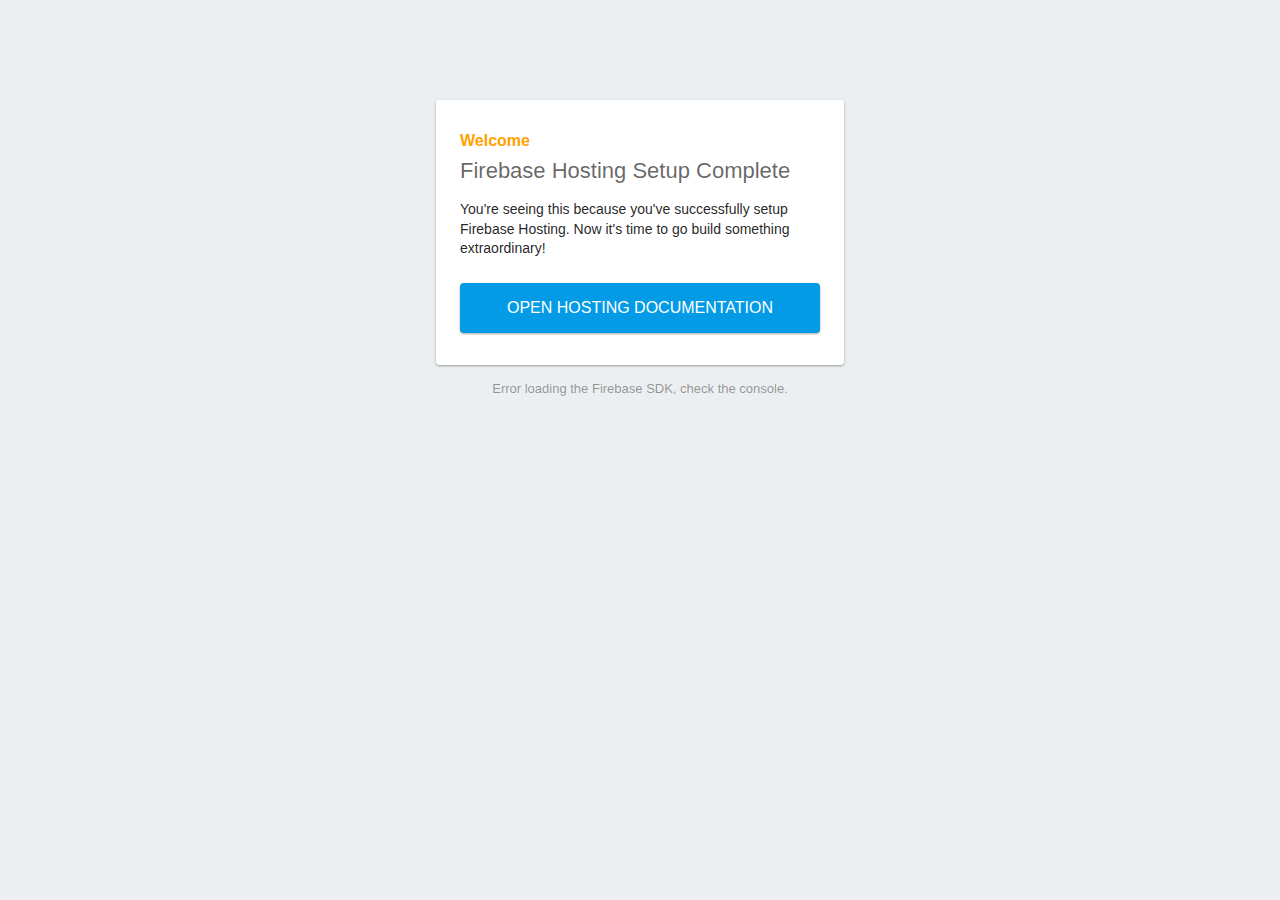
==== public/index.html @ 6d35cd08 "Adding Firebase Data" ====
<!DOCTYPE html>
<html>
  <head>
    <meta charset="utf-8">
    <meta name="viewport" content="width=device-width, initial-scale=1">
    <title>Welcome to Firebase Hosting</title>

    <!-- update the version number as needed -->
    <script defer src="/__/firebase/10.5.0/firebase-app-compat.js"></script>
    <!-- include only the Firebase features as you need -->
    <script defer src="/__/firebase/10.5.0/firebase-auth-compat.js"></script>
    <script defer src="/__/firebase/10.5.0/firebase-database-compat.js"></script>
    <script defer src="/__/firebase/10.5.0/firebase-firestore-compat.js"></script>
    <script defer src="/__/firebase/10.5.0/firebase-functions-compat.js"></script>
    <script defer src="/__/firebase/10.5.0/firebase-messaging-compat.js"></script>
    <script defer src="/__/firebase/10.5.0/firebase-storage-compat.js"></script>
    <script defer src="/__/firebase/10.5.0/firebase-analytics-compat.js"></script>
    <script defer src="/__/firebase/10.5.0/firebase-remote-config-compat.js"></script>
    <script defer src="/__/firebase/10.5.0/firebase-performance-compat.js"></script>
    <!-- 
      initialize the SDK after all desired features are loaded, set useEmulator to false
      to avoid connecting the SDK to running emulators.
    -->
    <script defer src="/__/firebase/init.js?useEmulator=true"></script>

    <style media="screen">
      body { background: #ECEFF1; color: rgba(0,0,0,0.87); font-family: Roboto, Helvetica, Arial, sans-serif; margin: 0; padding: 0; }
      #message { background: white; max-width: 360px; margin: 100px auto 16px; padding: 32px 24px; border-radius: 3px; }
      #message h2 { color: #ffa100; font-weight: bold; font-size: 16px; margin: 0 0 8px; }
      #message h1 { font-size: 22px; font-weight: 300; color: rgba(0,0,0,0.6); margin: 0 0 16px;}
      #message p { line-height: 140%; margin: 16px 0 24px; font-size: 14px; }
      #message a { display: block; text-align: center; background: #039be5; text-transform: uppercase; text-decoration: none; color: white; padding: 16px; border-radius: 4px; }
      #message, #message a { box-shadow: 0 1px 3px rgba(0,0,0,0.12), 0 1px 2px rgba(0,0,0,0.24); }
      #load { color: rgba(0,0,0,0.4); text-align: center; font-size: 13px; }
      @media (max-width: 600px) {
        body, #message { margin-top: 0; background: white; box-shadow: none; }
        body { border-top: 16px solid #ffa100; }
      }
    </style>
  </head>
  <body>
    <div id="message">
      <h2>Welcome</h2>
      <h1>Firebase Hosting Setup Complete</h1>
      <p>You're seeing this because you've successfully setup Firebase Hosting. Now it's time to go build something extraordinary!</p>
      <a target="_blank" href="https://firebase.google.com/docs/hosting/">Open Hosting Documentation</a>
    </div>
    <p id="load">Firebase SDK Loading&hellip;</p>

    <script>
      document.addEventListener('DOMContentLoaded', function() {
        const loadEl = document.querySelector('#load');
        // // 🔥🔥🔥🔥🔥🔥🔥🔥🔥🔥🔥🔥🔥🔥🔥🔥🔥🔥🔥🔥🔥🔥🔥🔥🔥🔥🔥🔥🔥🔥🔥
        // // The Firebase SDK is initialized and available here!
        //
        // firebase.auth().onAuthStateChanged(user => { });
        // firebase.database().ref('/path/to/ref').on('value', snapshot => { });
        // firebase.firestore().doc('/foo/bar').get().then(() => { });
        // firebase.functions().httpsCallable('yourFunction')().then(() => { });
        // firebase.messaging().requestPermission().then(() => { });
        // firebase.storage().ref('/path/to/ref').getDownloadURL().then(() => { });
        // firebase.analytics(); // call to activate
        // firebase.analytics().logEvent('tutorial_completed');
        // firebase.performance(); // call to activate
        //
        // // 🔥🔥🔥🔥🔥🔥🔥🔥🔥🔥🔥🔥🔥🔥🔥🔥🔥🔥🔥🔥🔥🔥🔥🔥🔥🔥🔥🔥🔥🔥🔥

        try {
          let app = firebase.app();
          let features = [
            'auth', 
            'database', 
            'firestore',
            'functions',
            'messaging', 
            'storage', 
            'analytics', 
            'remoteConfig',
            'performance',
          ].filter(feature => typeof app[feature] === 'function');
          loadEl.textContent = `Firebase SDK loaded with ${features.join(', ')}`;
        } catch (e) {
          console.error(e);
          loadEl.textContent = 'Error loading the Firebase SDK, check the console.';
        }
      });
    </script>
  </body>
</html>
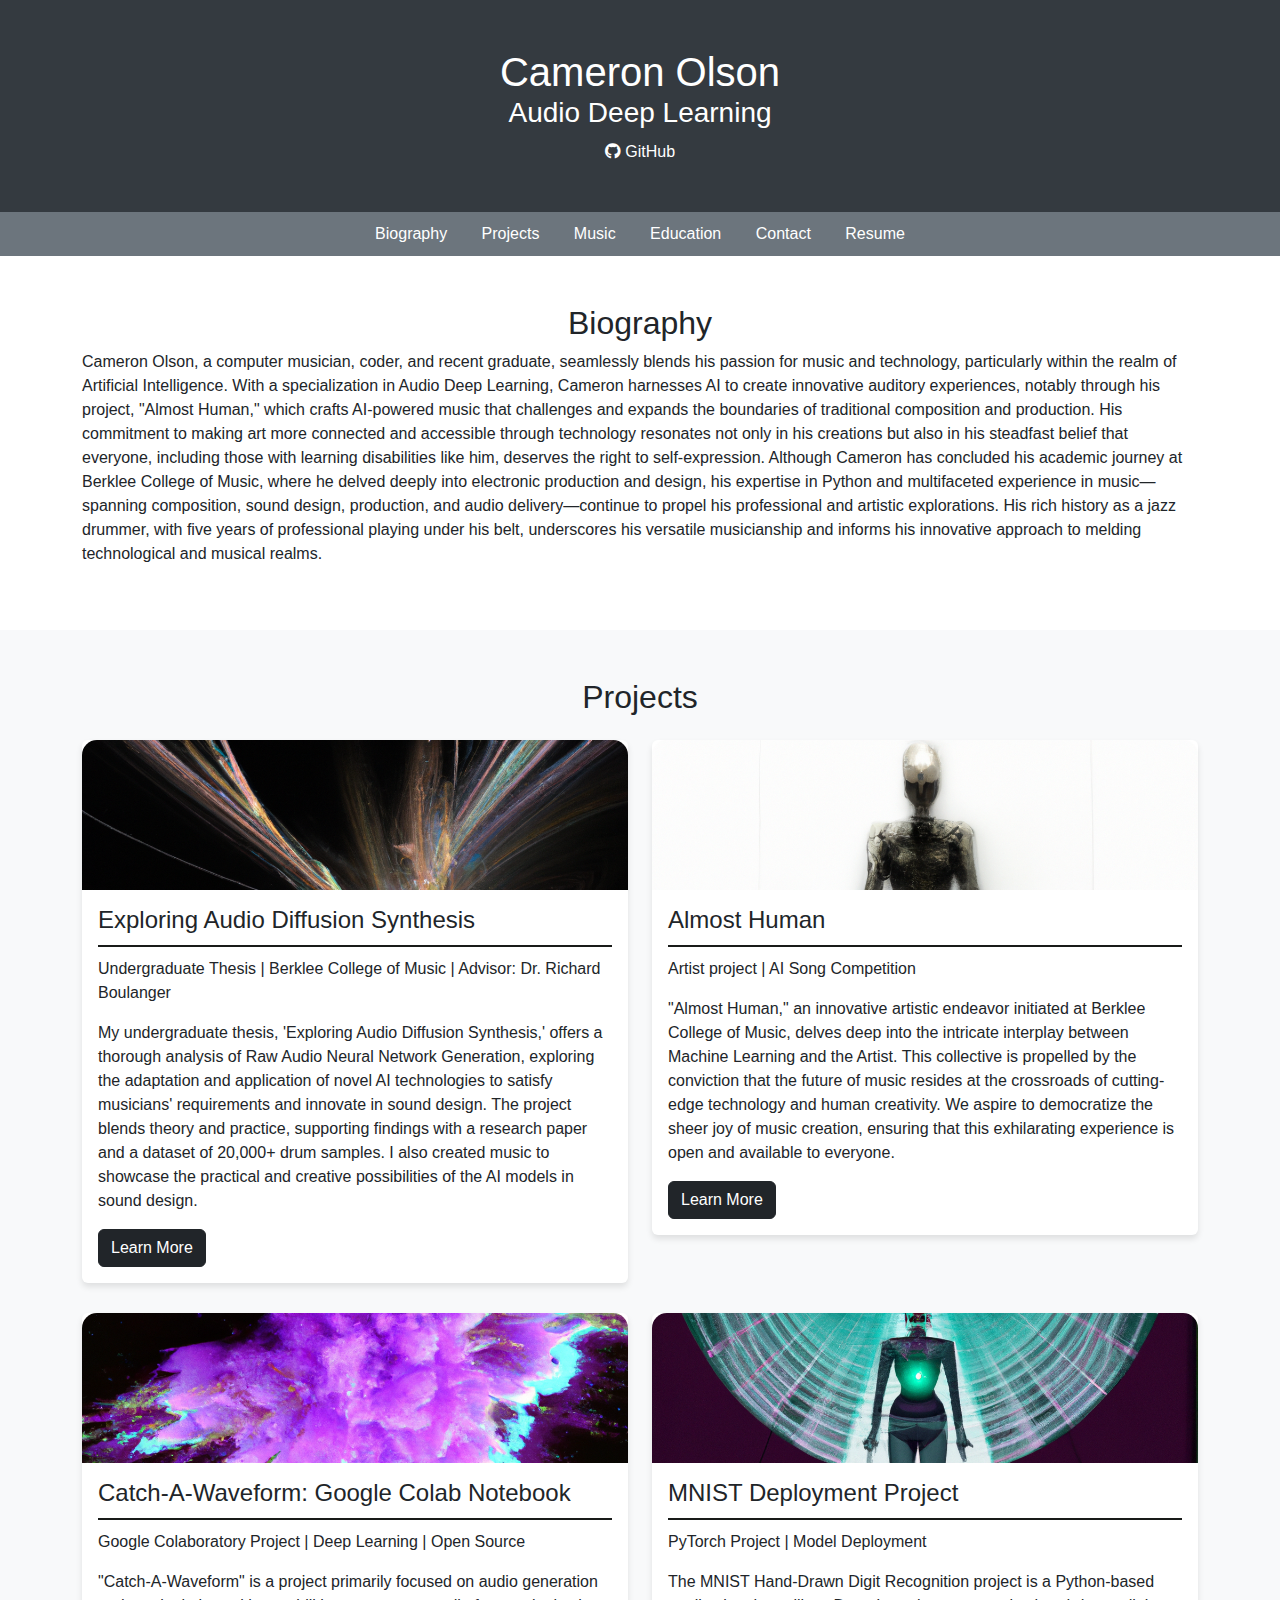
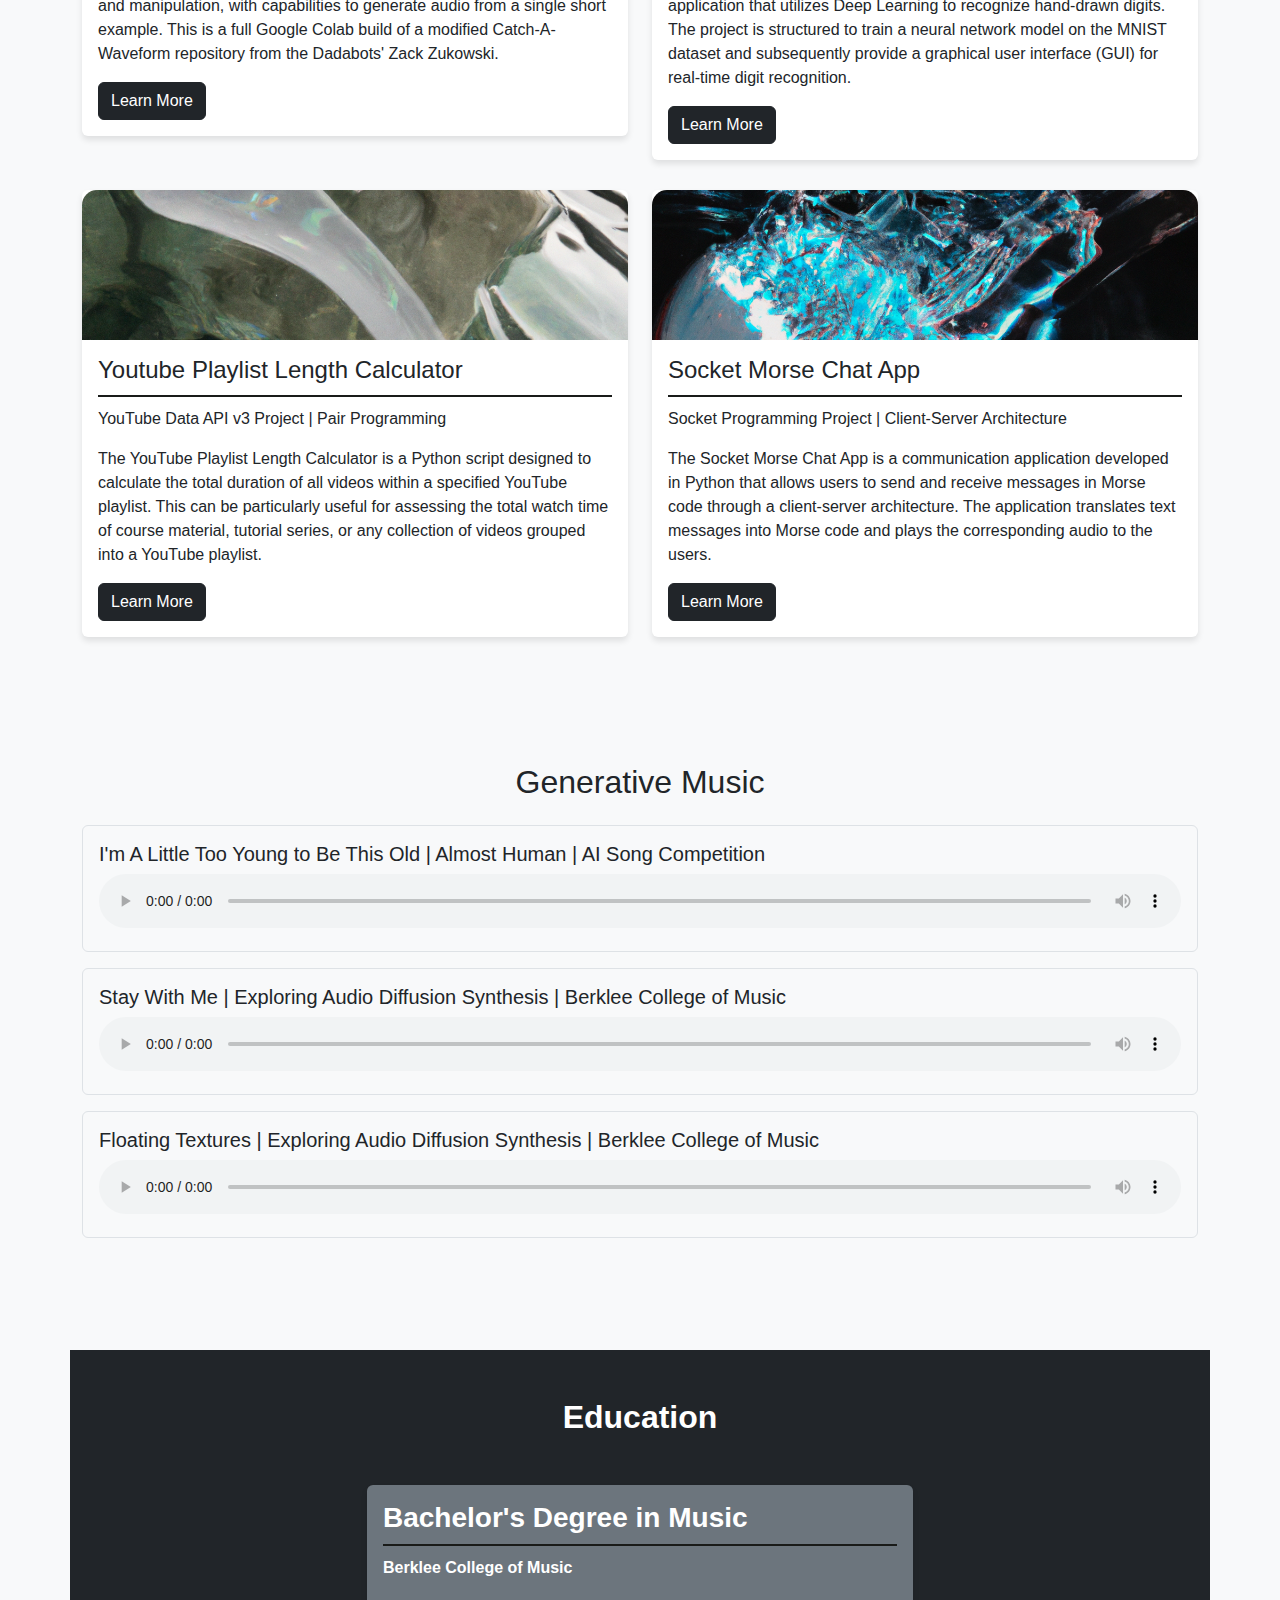
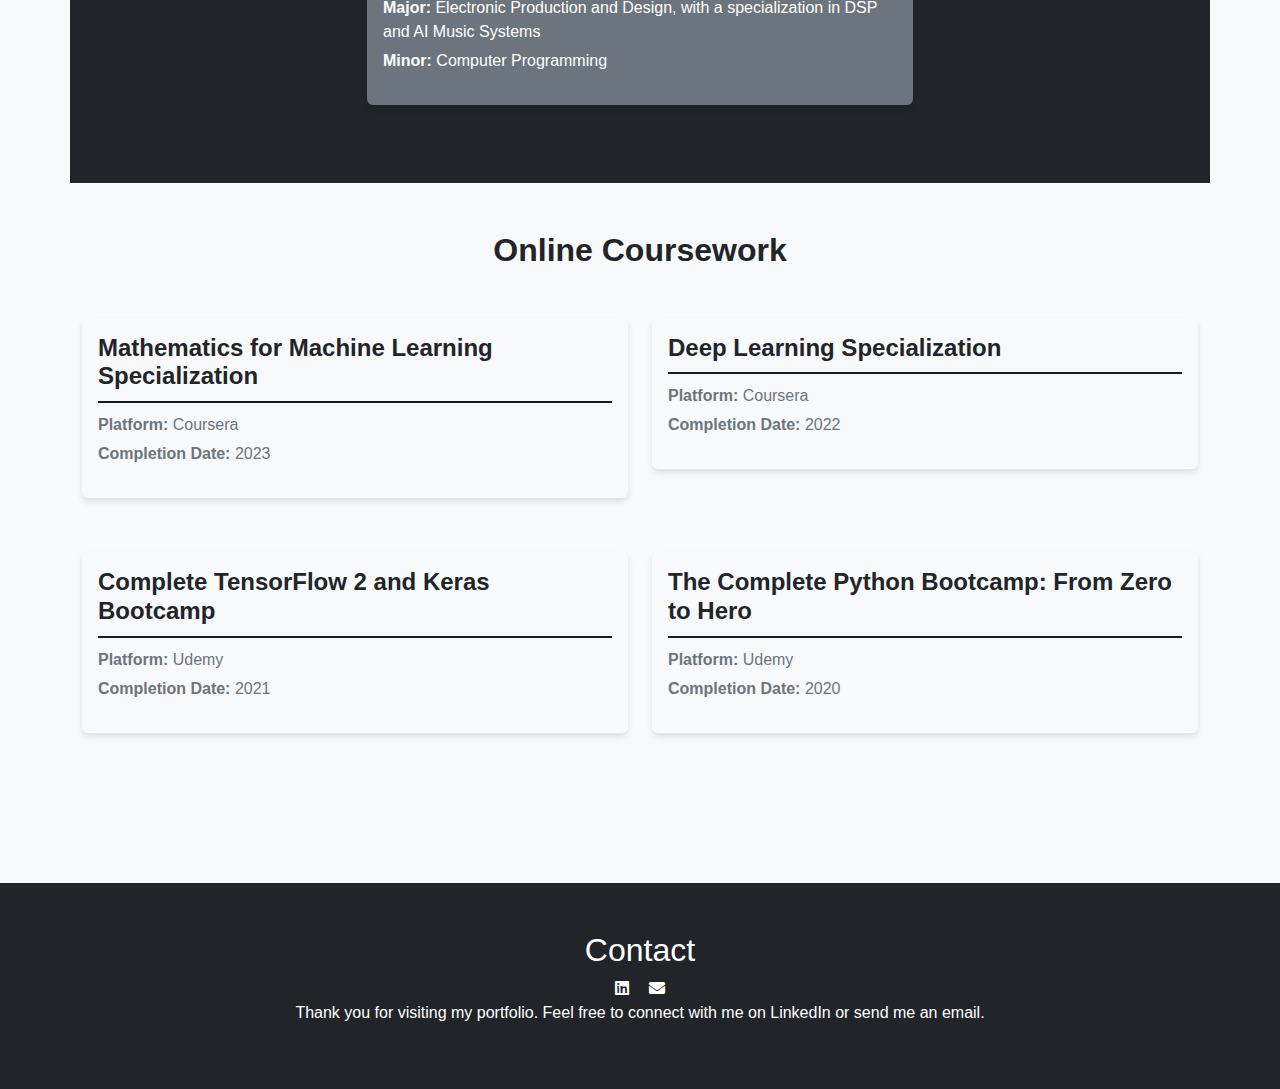
==== commit e01a1f8f: "Deploy" ====
--- a/public/index.html
+++ b/public/index.html
@@ -1,89 +1,1171 @@
 <!DOCTYPE html>
-<html>
+<html lang="en">
   <head>
-    <meta charset="utf-8">
-    <meta name="viewport" content="width=device-width, initial-scale=1">
-    <title>Welcome to Firebase Hosting</title>
-
-    <!-- update the version number as needed -->
-    <script defer src="/__/firebase/10.5.0/firebase-app-compat.js"></script>
-    <!-- include only the Firebase features as you need -->
-    <script defer src="/__/firebase/10.5.0/firebase-auth-compat.js"></script>
-    <script defer src="/__/firebase/10.5.0/firebase-database-compat.js"></script>
-    <script defer src="/__/firebase/10.5.0/firebase-firestore-compat.js"></script>
-    <script defer src="/__/firebase/10.5.0/firebase-functions-compat.js"></script>
-    <script defer src="/__/firebase/10.5.0/firebase-messaging-compat.js"></script>
-    <script defer src="/__/firebase/10.5.0/firebase-storage-compat.js"></script>
-    <script defer src="/__/firebase/10.5.0/firebase-analytics-compat.js"></script>
-    <script defer src="/__/firebase/10.5.0/firebase-remote-config-compat.js"></script>
-    <script defer src="/__/firebase/10.5.0/firebase-performance-compat.js"></script>
-    <!-- 
-      initialize the SDK after all desired features are loaded, set useEmulator to false
-      to avoid connecting the SDK to running emulators.
-    -->
-    <script defer src="/__/firebase/init.js?useEmulator=true"></script>
-
-    <style media="screen">
-      body { background: #ECEFF1; color: rgba(0,0,0,0.87); font-family: Roboto, Helvetica, Arial, sans-serif; margin: 0; padding: 0; }
-      #message { background: white; max-width: 360px; margin: 100px auto 16px; padding: 32px 24px; border-radius: 3px; }
-      #message h2 { color: #ffa100; font-weight: bold; font-size: 16px; margin: 0 0 8px; }
-      #message h1 { font-size: 22px; font-weight: 300; color: rgba(0,0,0,0.6); margin: 0 0 16px;}
-      #message p { line-height: 140%; margin: 16px 0 24px; font-size: 14px; }
-      #message a { display: block; text-align: center; background: #039be5; text-transform: uppercase; text-decoration: none; color: white; padding: 16px; border-radius: 4px; }
-      #message, #message a { box-shadow: 0 1px 3px rgba(0,0,0,0.12), 0 1px 2px rgba(0,0,0,0.24); }
-      #load { color: rgba(0,0,0,0.4); text-align: center; font-size: 13px; }
-      @media (max-width: 600px) {
-        body, #message { margin-top: 0; background: white; box-shadow: none; }
-        body { border-top: 16px solid #ffa100; }
-      }
-    </style>
+    <meta charset="UTF-8" />
+    <meta name="viewport" content="width=device-width, initial-scale=1.0" />
+    <link
+      href="https://cdn.jsdelivr.net/npm/bootstrap@5.3.0-alpha1/dist/css/bootstrap.min.css"
+      rel="stylesheet"
+    />
+    <link
+      rel="stylesheet"
+      href="https://cdnjs.cloudflare.com/ajax/libs/font-awesome/5.15.1/css/all.min.css"
+    />
+    <title>Cameron Olson | Portfolio</title>
+    <link rel="icon" href="images/ICON2.png" type="image/png" />
+    <link rel="stylesheet" href="styles.css" />
   </head>
   <body>
-    <div id="message">
-      <h2>Welcome</h2>
-      <h1>Firebase Hosting Setup Complete</h1>
-      <p>You're seeing this because you've successfully setup Firebase Hosting. Now it's time to go build something extraordinary!</p>
-      <a target="_blank" href="https://firebase.google.com/docs/hosting/">Open Hosting Documentation</a>
+    <!-- Main Header -->
+    <header class="p-5 text-white text-center">
+      <h1>Cameron Olson</h1>
+      <h3>Audio Deep Learning</h3>
+      <a
+        href="https://github.com/cmsolson75"
+        target="_blank"
+        class="text-white"
+      >
+        <i class="fab fa-github"></i> GitHub
+      </a>
+    </header>
+    <!-- Nav Bar -->
+    <nav class="text-center">
+      <a href="#biography">Biography</a>
+      <a href="#projects">Projects</a>
+      <a href="#music">Music</a>
+      <a href="#education">Education</a>
+      <a href="#contact">Contact</a>
+      <a
+        href="documents/Cameron_Olson_Resume.pdf"
+        download="cameron_olson_resume"
+        target="_blank"
+        >Resume</a
+      >
+    </nav>
+    <!-- Bio Section -->
+    <section class="p-5" id="biography">
+      <div class="container">
+        <h2 class="text-center">Biography</h2>
+        <p>
+          Cameron Olson, a computer musician, coder, and recent graduate,
+          seamlessly blends his passion for music and technology, particularly
+          within the realm of Artificial Intelligence. With a specialization in
+          Audio Deep Learning, Cameron harnesses AI to create innovative
+          auditory experiences, notably through his project, "Almost Human,"
+          which crafts AI-powered music that challenges and expands the
+          boundaries of traditional composition and production. His commitment
+          to making art more connected and accessible through technology
+          resonates not only in his creations but also in his steadfast belief
+          that everyone, including those with learning disabilities like him,
+          deserves the right to self-expression. Although Cameron has concluded
+          his academic journey at Berklee College of Music, where he delved
+          deeply into electronic production and design, his expertise in Python
+          and multifaceted experience in music—spanning composition, sound
+          design, production, and audio delivery—continue to propel his
+          professional and artistic explorations. His rich history as a jazz
+          drummer, with five years of professional playing under his belt,
+          underscores his versatile musicianship and informs his innovative
+          approach to melding technological and musical realms.
+        </p>
+      </div>
+    </section>
+    <!-- Project Cards -->
+    <section class="p-5 bg-light" id="projects">
+      <div class="container">
+        <h2 class="text-center mb-4">Projects</h2>
+        <div class="row">
+          <!-- Exploring Audio Diffusion Synthesis Card -->
+          <article class="col-md-6">
+            <div class="card">
+              <!-- Image -->
+              <div
+                class="project-image"
+                style="background-image: url('images/Life.png')"
+              ></div>
+              <!-- Card Body -->
+              <div class="card-body">
+                <!-- Title -->
+                <h4>Exploring Audio Diffusion Synthesis</h4>
+                <!-- Project Subscript -->
+                <p>
+                  Undergraduate Thesis | Berklee College of Music | Advisor: Dr.
+                  Richard Boulanger
+                </p>
+                <!-- Card Text -->
+                <p>
+                  My undergraduate thesis, 'Exploring Audio Diffusion
+                  Synthesis,' offers a thorough analysis of Raw Audio Neural
+                  Network Generation, exploring the adaptation and application
+                  of novel AI technologies to satisfy musicians' requirements
+                  and innovate in sound design. The project blends theory and
+                  practice, supporting findings with a research paper and a
+                  dataset of 20,000+ drum samples. I also created music to
+                  showcase the practical and creative possibilities of the AI
+                  models in sound design.
+                </p>
+                <!-- Button to trigger modal -->
+                <button
+                  type="button"
+                  class="btn btn-dark"
+                  data-bs-toggle="modal"
+                  data-bs-target="#project1Modal"
+                >
+                  Learn More
+                </button>
+              </div>
+            </div>
+          </article>
+
+          <!-- Almost Human Card -->
+          <article class="col-md-6">
+            <div class="card">
+              <!-- Image -->
+              <div
+                class="project-image"
+                style="background-image: url('images/HANAUMAM.png')"
+              ></div>
+              <!-- Card Body -->
+              <div class="card-body">
+                <!-- Title -->
+                <h4>Almost Human</h4>
+                <!-- Project Subscript -->
+                <p>Artist project | AI Song Competition</p>
+                <!-- Card Text -->
+                <p>
+                  "Almost Human," an innovative artistic endeavor initiated at
+                  Berklee College of Music, delves deep into the intricate
+                  interplay between Machine Learning and the Artist. This
+                  collective is propelled by the conviction that the future of
+                  music resides at the crossroads of cutting-edge technology and
+                  human creativity. We aspire to democratize the sheer joy of
+                  music creation, ensuring that this exhilarating experience is
+                  open and available to everyone.
+                </p>
+                <!-- Button trigger modal -->
+                <button
+                  type="button"
+                  class="btn btn-dark"
+                  data-bs-toggle="modal"
+                  data-bs-target="#project2Modal"
+                >
+                  Learn More
+                </button>
+              </div>
+            </div>
+          </article>
+
+          <!-- Catch-A-Waveform Card -->
+          <article class="col-md-6">
+            <div class="card">
+              <!-- Image -->
+              <div
+                class="project-image"
+                style="background-image: url('images/Creation.png')"
+              ></div>
+              <!-- Card Body -->
+              <div class="card-body">
+                <!-- Title -->
+                <h4>Catch-A-Waveform: Google Colab Notebook</h4>
+                <!-- Project Subscript -->
+                <p>Google Colaboratory Project | Deep Learning | Open Source</p>
+                <!-- Card Text -->
+                <p>
+                  "Catch-A-Waveform" is a project primarily focused on audio
+                  generation and manipulation, with capabilities to generate
+                  audio from a single short example. This is a full Google Colab
+                  build of a modified Catch-A-Waveform repository from the
+                  Dadabots' Zack Zukowski.
+                </p>
+                <!-- Button trigger modal -->
+                <button
+                  type="button"
+                  class="btn btn-dark"
+                  data-bs-toggle="modal"
+                  data-bs-target="#project3Modal"
+                >
+                  Learn More
+                </button>
+              </div>
+            </div>
+          </article>
+
+          <!-- MNIST Card -->
+          <article class="col-md-6">
+            <div class="card">
+              <!-- Image -->
+              <div
+                class="project-image"
+                style="background-image: url('images/IntoTheVoid.png')"
+              ></div>
+              <!-- Card Body -->
+              <div class="card-body">
+                <!-- Title -->
+                <h4>MNIST Deployment Project</h4>
+                <!-- Project Subscript -->
+                <p>PyTorch Project | Model Deployment</p>
+                <!-- Card Text -->
+                <p>
+                  The MNIST Hand-Drawn Digit Recognition project is a
+                  Python-based application that utilizes Deep Learning to
+                  recognize hand-drawn digits. The project is structured to
+                  train a neural network model on the MNIST dataset and
+                  subsequently provide a graphical user interface (GUI) for
+                  real-time digit recognition.
+                </p>
+                <!-- Button to trigger modal -->
+                <button
+                  type="button"
+                  class="btn btn-dark"
+                  data-bs-toggle="modal"
+                  data-bs-target="#project4Modal"
+                >
+                  Learn More
+                </button>
+              </div>
+            </div>
+          </article>
+
+          <!-- Youtube Playlist Card -->
+          <article class="col-md-6">
+            <div class="card">
+              <!-- Image -->
+              <div
+                class="project-image"
+                style="background-image: url('images/BreakFree.png')"
+              ></div>
+              <!-- Card Body -->
+              <div class="card-body">
+                <!-- Title -->
+                <h4>Youtube Playlist Length Calculator</h4>
+                <!-- Project Subtext -->
+                <p>YouTube Data API v3 Project | Pair Programming</p>
+                <!-- Card Text -->
+                <p>
+                  The YouTube Playlist Length Calculator is a Python script
+                  designed to calculate the total duration of all videos within
+                  a specified YouTube playlist. This can be particularly useful
+                  for assessing the total watch time of course material,
+                  tutorial series, or any collection of videos grouped into a
+                  YouTube playlist.
+                </p>
+                <!-- Button to trigger modal -->
+                <button
+                  type="button"
+                  class="btn btn-dark"
+                  data-bs-toggle="modal"
+                  data-bs-target="#project5Modal"
+                >
+                  Learn More
+                </button>
+              </div>
+            </div>
+          </article>
+
+          <!-- Socket Morse Chat Card -->
+          <article class="col-md-6">
+            <div class="card">
+              <!-- Image -->
+              <div
+                class="project-image"
+                style="background-image: url('images/Reality.png')"
+              ></div>
+              <!-- Card Body -->
+              <div class="card-body">
+                <!-- Title -->
+                <h4>Socket Morse Chat App</h4>
+                <!-- Project Subscript -->
+                <p>Socket Programming Project | Client-Server Architecture</p>
+                <!-- Card Text -->
+                <p>
+                  The Socket Morse Chat App is a communication application
+                  developed in Python that allows users to send and receive
+                  messages in Morse code through a client-server architecture.
+                  The application translates text messages into Morse code and
+                  plays the corresponding audio to the users.
+                </p>
+                <!-- Button to trigger modal -->
+                <button
+                  type="button"
+                  class="btn btn-dark"
+                  data-bs-toggle="modal"
+                  data-bs-target="#project6Modal"
+                >
+                  Learn More
+                </button>
+              </div>
+            </div>
+          </article>
+        </div>
+      </div>
+    </section>
+
+    <!-- Modal for Exploring Audio Diffusion Synthesis -->
+    <div
+      class="modal fade"
+      id="project1Modal"
+      tabindex="-1"
+      aria-labelledby="project1ModalLabel"
+      aria-hidden="true"
+    >
+      <div class="modal-dialog">
+        <div class="modal-content">
+          <div class="modal-header">
+            <!-- Title -->
+            <h5 class="modal-title" id="project1ModalLabel">
+              Exploration of Audio Diffusion Synthesis
+            </h5>
+            <!-- Close Button -->
+            <button
+              type="button"
+              class="btn-close"
+              data-bs-dismiss="modal"
+              aria-label="Close"
+            ></button>
+          </div>
+          <!-- Modal Body -->
+          <div class="modal-body">
+            <!-- Overview Section -->
+            <h5>Overview</h5>
+            <p>
+              My undergraduate thesis, 'Exploring Audio Diffusion Synthesis,'
+              offers a thorough analysis of Raw Audio Neural Network Generation,
+              exploring the adaptation and application of novel AI technologies
+              to satisfy musicians' requirements and innovate in sound design.
+              The project blends theory and practice, supporting findings with a
+              research paper and a dataset of 20,000+ drum samples. I also
+              created music to showcase the practical and creative possibilities
+              of the AI models in sound design.
+            </p>
+            <!-- Key Points Section -->
+            <h5>Key Points</h5>
+            <ul>
+              <li>
+                <strong>Dataset Assembly:</strong> Compiled a robust dataset of
+                20,000+ drum samples, ensuring a comprehensive basis for
+                subsequent neural network training and experimental validation.
+              </li>
+              <li>
+                <strong>AI Model Development and Application:</strong>
+                Engineered and trained AI models in the domain of Audio
+                Diffusion Synthesis, utilizing them to generate music and
+                exemplify their pragmatic and innovative applications in sound
+                design.
+              </li>
+              <li>
+                <strong>Research Synthesis:</strong> Conducted rigorous research
+                into Raw Audio Neural Network Generation, culminating in a
+                scholarly research paper that encapsulates the findings and
+                theoretical underpinnings of the explored technologies.
+              </li>
+              <li>
+                <strong>Technological Exploration:</strong> Investigated and
+                implemented emerging AI technologies, tailoring them to address
+                specific requisites of musicians and to innovate in the field of
+                sound design, with a particular focus on diffusion synthesis
+                using the open-source Dance Diffusion model by Harmonai for a
+                large portion of my research.
+              </li>
+              <li>
+                <strong>Presentation of Findings:</strong> Articulated research
+                findings and practical applications through a multifaceted
+                presentation approach, encompassing a research paper, a showcase
+                video, and a master class, targeting both academic and
+                practitioner audiences at Berklee.
+              </li>
+            </ul>
+            <!-- Paper Abstract -->
+            <h5>Abstract</h5>
+            <p>
+              This research dives into Audio Diffusion Synthesis, exploring the
+              potential of Neural Networks in sound generation. Specifically
+              focusing on the Dance Diffusion architecture, the paper navigates
+              through system selection, data collection, and model training,
+              demonstrating the effectiveness of DDPMs in generating
+              authentic-sounding audio signals, providing valuable insights into
+              the future of audio synthesis in music production.
+            </p>
+            <!-- Link Section -->
+            <h5>Explore Further</h5>
+            <ul>
+              <!-- Youtube Video Link -->
+              <li>
+                <strong>Youtube Video:</strong>
+                <a
+                  href="https://youtu.be/ijDwHkTExJk?si=n2lA_CEbRnDzv92s"
+                  target="_blank"
+                  >Audio Diffusion Synthesis Showcase</a
+                >
+              </li>
+              <!-- Research Paper Link -->
+              <li>
+                <strong>Research Paper:</strong>
+                <a
+                  href="documents/Exploring_Audio_Diffusion_Synthesis.pdf"
+                  target="_blank"
+                  download="Research_Paper"
+                  >Audio Diffusion Synthesis Paper</a
+                >
+              </li>
+              <!-- Link to music section -->
+              <li>
+                <strong>Musical Example:</strong>
+                <a href="#music" class="my-link" data-bs-dismiss="modal"
+                  >Stay With Me</a
+                >
+              </li>
+            </ul>
+          </div>
+          <!-- Footer Class for adding a bottom line -->
+          <div class="modal-footer"></div>
+        </div>
+      </div>
     </div>
-    <p id="load">Firebase SDK Loading&hellip;</p>
-
-    <script>
-      document.addEventListener('DOMContentLoaded', function() {
-        const loadEl = document.querySelector('#load');
-        // // 🔥🔥🔥🔥🔥🔥🔥🔥🔥🔥🔥🔥🔥🔥🔥🔥🔥🔥🔥🔥🔥🔥🔥🔥🔥🔥🔥🔥🔥🔥🔥
-        // // The Firebase SDK is initialized and available here!
-        //
-        // firebase.auth().onAuthStateChanged(user => { });
-        // firebase.database().ref('/path/to/ref').on('value', snapshot => { });
-        // firebase.firestore().doc('/foo/bar').get().then(() => { });
-        // firebase.functions().httpsCallable('yourFunction')().then(() => { });
-        // firebase.messaging().requestPermission().then(() => { });
-        // firebase.storage().ref('/path/to/ref').getDownloadURL().then(() => { });
-        // firebase.analytics(); // call to activate
-        // firebase.analytics().logEvent('tutorial_completed');
-        // firebase.performance(); // call to activate
-        //
-        // // 🔥🔥🔥🔥🔥🔥🔥🔥🔥🔥🔥🔥🔥🔥🔥🔥🔥🔥🔥🔥🔥🔥🔥🔥🔥🔥🔥🔥🔥🔥🔥
-
-        try {
-          let app = firebase.app();
-          let features = [
-            'auth', 
-            'database', 
-            'firestore',
-            'functions',
-            'messaging', 
-            'storage', 
-            'analytics', 
-            'remoteConfig',
-            'performance',
-          ].filter(feature => typeof app[feature] === 'function');
-          loadEl.textContent = `Firebase SDK loaded with ${features.join(', ')}`;
-        } catch (e) {
-          console.error(e);
-          loadEl.textContent = 'Error loading the Firebase SDK, check the console.';
-        }
-      });
-    </script>
+
+    <!-- Modal for Almost Human -->
+    <div
+      class="modal fade"
+      id="project2Modal"
+      tabindex="-1"
+      aria-labelledby="project2ModalLabel"
+      aria-hidden="true"
+    >
+      <div class="modal-dialog">
+        <div class="modal-content">
+          <div class="modal-header">
+            <!-- Title -->
+            <h5 class="modal-title" id="project2ModalLabel">Almost Human</h5>
+            <!-- Close Button -->
+            <button
+              type="button"
+              class="btn-close"
+              data-bs-dismiss="modal"
+              aria-label="Close"
+            ></button>
+          </div>
+          <!-- Modal Body -->
+          <div class="modal-body">
+            <!-- Overview Section -->
+            <h5>Overview</h5>
+            <p>
+              "Almost Human," an innovative artistic endeavor initiated at
+              Berklee College of Music, delves deep into the intricate interplay
+              between Machine Learning and the Artist. This collective is
+              propelled by the conviction that the future of music resides at
+              the crossroads of cutting-edge technology and human creativity. We
+              aspire to democratize the sheer joy of music creation, ensuring
+              that this exhilarating experience is open and available to
+              everyone.
+            </p>
+            <!-- Technical Blueprint Section -->
+            <strong>Technical Blueprint:</strong>
+            <ul>
+              <li>
+                <strong>Lyrics:</strong> Generated with GPT-4 and a fine tuned
+                Llama2 on lyrics, Llama2 generating the name "I'm a Little Too
+                Young to Be This Old" and GPT-4 generating lyrics from that
+                starting place.
+              </li>
+              <li>
+                <strong>MIDI Generation:</strong> Employed a Transformer XL
+                Architecture trained on the Lakh midi dataset.
+              </li>
+              <li>
+                <strong>Vocals:</strong> Generated with
+                <a href="http://kits.ai/" target="_blank">Kits.ai</a> vocal
+                style transfer models fine-tuned with custom vocal data from
+                <a href="https://splice.com/" target="_blank">splice.com</a>.
+                Original vocal performance by Faith Manning.
+              </li>
+              <li>
+                <strong>Sound Design & Sample Generation:</strong> All generated
+                with Harmonai’s Dance Diffusion.
+
+                <ul>
+                  <li>
+                    <strong>Drum Samples:</strong> Leveraged a 20,000 drum
+                    sample dataset from my Undergraduate Thesis Project.
+                  </li>
+                  <li>
+                    <strong>Bird Samples:</strong> Recordings from the serene
+                    parks of Seattle, Washington.
+                  </li>
+                  <li>
+                    <strong>Instrument Samples:</strong> Multiple models refined
+                    on instrument data from
+                    <a href="https://splice.com/" target="_blank">splice.com</a
+                    >, creating diverse sonic textures.
+                  </li>
+                  <li>
+                    <strong>Glitch Samples:</strong> A collection of 300 unique
+                    glitch samples sourced from
+                    <a href="https://splice.com/" target="_blank">splice.com</a
+                    >, adding a contemporary edge.
+                  </li>
+                  <li>
+                    <strong>Bass Growls:</strong>Utilizing 200 bass growls from
+                    <a href="https://splice.com/" target="_blank">splice.com</a
+                    >, adding intensity in the drop.
+                  </li>
+                </ul>
+              </li>
+            </ul>
+            <!-- AI Song Contest Entry Section -->
+            <h5>AI Song Contest Entry</h5>
+            <p>
+              The piece encapsulates the vision of AI as a bridge in the vast
+              landscape of music. It stands as a testament to AI's capability to
+              serve beginners, empower those with disabilities, and inspire even
+              the most seasoned musicians. This composition is not just a melody
+              but a representation of the inclusive and innovative power of AI
+              in music.
+            </p>
+            <!-- Links -->
+            <h5>Explore Further</h5>
+            <li>
+              <strong>Musical Example:</strong>
+              <a href="#music" class="my-link-2" data-bs-dismiss="modal"
+                >I'm A Little Too Young to Be This Old</a
+              >
+            </li>
+            <!-- Link to AI Song Contest Page -->
+            <li>
+              <strong>AI Song Contest Page:</strong>
+              <a
+                href="https://www.aisongcontest.com/participants-2023/almost-human"
+                target="_blank"
+                >Almost Human</a
+              >
+            </li>
+          </div>
+          <!-- Footer for adding line at bottom -->
+          <div class="modal-footer"></div>
+        </div>
+      </div>
+    </div>
+
+    <!-- Modal for Catch-A-Waveform Colab Notebook -->
+    <div
+      class="modal fade"
+      id="project3Modal"
+      tabindex="-1"
+      aria-labelledby="project3ModalLabel"
+      aria-hidden="true"
+    >
+      <div class="modal-dialog">
+        <div class="modal-content">
+          <div class="modal-header">
+            <!-- Title -->
+            <h5 class="modal-title" id="projec31ModalLabel">
+              Catch-A-Waveform Colab Notebook
+            </h5>
+            <!-- Exit Button -->
+            <button
+              type="button"
+              class="btn-close"
+              data-bs-dismiss="modal"
+              aria-label="Close"
+            ></button>
+          </div>
+          <!-- Modal Body -->
+          <div class="modal-body">
+            <!-- Overview -->
+            <h5>Overview</h5>
+            <p>
+              "Catch-A-Waveform" is a project primarily focused on audio
+              generation and manipulation, with capabilities to generate audio
+              from a single short example. This is a full Google Colab build of
+              a modified Catch-A-Waveform repository from the Dadabots' Zack
+              Zukowski.
+            </p>
+            <!-- Key Features -->
+            <h5>Key Features</h5>
+            <ul>
+              <li>
+                <strong>Google Colaboratory Integration:</strong>
+                <ul>
+                  <li>
+                    Utilize Cloud GPU resources for faster model training.
+                  </li>
+                </ul>
+              </li>
+              <li>
+                <strong>Google Drive Mounting:</strong>
+                <ul>
+                  <li>
+                    Conveniently access and manage project data stored in Google
+                    Drive.
+                  </li>
+                </ul>
+              </li>
+              <li>
+                <strong>No Code Setup:</strong>
+                <ul>
+                  <li>
+                    Clone the project's GitHub repository effortlessly,
+                    requiring minimal coding knowledge.
+                  </li>
+                </ul>
+              </li>
+              <li>
+                <strong>Model Management:</strong>
+                <ul>
+                  <li>
+                    Model Checkpointing: Easily save and restore model
+                    checkpoints, ensuring seamless training progress tracking.
+                  </li>
+                </ul>
+              </li>
+              <li>
+                <strong>Enhanced Catch-A-Waveform Capabilities:</strong>
+                <ul>
+                  <li>
+                    <strong>Training Run Modes:</strong>
+                    <ul>
+                      <li>
+                        Introduces new training run modes, including resume and
+                        transfer, for improved model training flexibility.
+                      </li>
+                    </ul>
+                  </li>
+                  <li>
+                    <strong>Generating Run Mode:</strong>
+                    <ul>
+                      <li>
+                        Introduces a new generating run mode called "infinite"
+                        for generating audio continuously.
+                      </li>
+                    </ul>
+                  </li>
+                  <li>
+                    <strong>Audio Sampling:</strong>
+                    <ul>
+                      <li>
+                        Implements a new audio sampling method called
+                        "--scale_crop" to efficiently fit maximum audio data
+                        into memory at different scales.
+                      </li>
+                    </ul>
+                  </li>
+                  <li>
+                    <strong>Model Building:</strong>
+                    <ul>
+                      <li>
+                        Allows the creation of models with skip connections in
+                        the 1D dilated convolution stacks, enhancing model
+                        complexity and performance.
+                      </li>
+                    </ul>
+                  </li>
+                  <li>
+                    <strong>Hyperparameters:</strong>
+                    <ul>
+                      <li>
+                        Adds new hyperparameters tailored for complex music
+                        generation, expanding the range from 250Hz to 44.1kHz.
+                      </li>
+                    </ul>
+                  </li>
+                  <li>
+                    <strong>Conditioning Options:</strong>
+                    <ul>
+                      <li>
+                        Offers options to condition audio generation on any
+                        input audio file using "--condition_file" and customize
+                        the frequency scale with "--condition_fs."
+                      </li>
+                    </ul>
+                  </li>
+                  <li>
+                    <strong>Lite Training:</strong>
+                    <ul>
+                      <li>
+                        Includes an experimental "lite training" mode with
+                        precision-reduced optimizers to conserve memory
+                        resources during training.
+                      </li>
+                    </ul>
+                  </li>
+                </ul>
+              </li>
+            </ul>
+            <!-- Links -->
+            <h5>Explore Further:</h5>
+            <ul>
+              <!-- Link to original project -->
+              <li>
+                <strong>Original Project:</strong>
+                <a
+                  href="https://galgreshler.github.io/Catch-A-Waveform/#"
+                  target="_blank"
+                  >Catch-A-Waveform</a
+                >
+              </li>
+              <!-- Notebook link -->
+              <li>
+                <strong>Notebook:</strong>
+                <a
+                  href="https://colab.research.google.com/drive/1bo-SjlCFLZL1mR4XzwAv6nO_R1AXMNR6?usp=drive_link"
+                  target="_blank"
+                  >Google Colab Notebook</a
+                >
+              </li>
+            </ul>
+          </div>
+          <!-- Footer for adding line at bottom -->
+          <div class="modal-footer"></div>
+        </div>
+      </div>
+    </div>
+
+    <!-- Modal for MNIST GUI Project -->
+    <div
+      class="modal fade"
+      id="project4Modal"
+      tabindex="-1"
+      aria-labelledby="project4ModalLabel"
+      aria-hidden="true"
+    >
+      <div class="modal-dialog">
+        <div class="modal-content">
+          <div class="modal-header">
+            <!-- Title -->
+            <h5 class="modal-title" id="project4ModalLabel">
+              MNIST GUI Deployment
+            </h5>
+            <!-- Exit Button -->
+            <button
+              type="button"
+              class="btn-close"
+              data-bs-dismiss="modal"
+              aria-label="Close"
+            ></button>
+          </div>
+          <!-- Modal Body -->
+          <div class="modal-body">
+            <div class="card-body">
+              <!-- Overview Section -->
+              <h5>Overview</h5>
+              <p>
+                The MNIST Hand-Drawn Digit Recognition project is a Python-based
+                application that utilizes Deep Learning to recognize hand-drawn
+                digits. The project is structured to train a neural network
+                model on the MNIST dataset and subsequently provide a graphical
+                user interface (GUI) for real-time digit recognition.
+              </p>
+              <!-- Key Technology Section -->
+              <h5>Key Technology</h5>
+              <ul>
+                <li>
+                  <strong>Python: </strong>the project uses Python as the
+                  primary programming language.
+                </li>
+                <li>
+                  <strong>Jupyter Notebooks: </strong>Used for data exploration
+                  and model training.
+                </li>
+                <li>
+                  <strong>PyTorch: </strong>Used for model training and
+                  inference.
+                </li>
+                <li>
+                  <strong>Tkinter: </strong> Used for GUI application to run
+                  model inference.
+                </li>
+                <li>
+                  <strong>Pytest: </strong> Testing ensures for functionality
+                  code safety.
+                </li>
+                <li>
+                  <strong>Numpy & Matplotlib: </strong>Used for Data
+                  Visualization and Analysis.
+                </li>
+              </ul>
+              <!-- Deep dive into GUI Application -->
+              <h5>GUI Application</h5>
+              <p>
+                The GUI application, developed in Python and housed in the
+                gui.py file, provides an interactive platform for digit
+                recognition using a pre-trained neural network model. Users can
+                draw digits on a 280x280 pixel canvas, and upon clicking
+                "Predict", the drawn digit is resized, preprocessed, and fed to
+                the model, displaying the predicted digit on the interface. The
+                application also allows users to clear the canvas and draw new
+                digits for prediction. It ensures a user-friendly experience by
+                providing clear controls for drawing, predicting, and clearing,
+                along with handling potential errors, such as model loading
+                issues, gracefully by informing the user through clear error
+                messages. This application demonstrates a practical, real-world
+                application of a machine learning model in a manner that is
+                accessible and interactive for users without technical expertise
+                in machine learning.
+              </p>
+
+              <!-- Links -->
+              <h5>Explore Further</h5>
+              <ul>
+                <!-- Link to GitHub Repo -->
+                <li>
+                  <strong>GitHub Repository:</strong>
+                  <a
+                    href="https://github.com/cmsolson75/MNIST_GUI_Project"
+                    target="_blank"
+                    >MNIST_GUI_Project</a
+                  >
+                </li>
+              </ul>
+            </div>
+            <!-- Footer for adding line at bottom -->
+            <div class="modal-footer"></div>
+          </div>
+        </div>
+      </div>
+    </div>
+
+    <!-- Modal for Youtube Playlist Length Calculator -->
+    <div
+      class="modal fade"
+      id="project5Modal"
+      tabindex="-1"
+      aria-labelledby="project5ModalLabel"
+      aria-hidden="true"
+    >
+      <div class="modal-dialog">
+        <div class="modal-content">
+          <div class="modal-header">
+            <!-- Title -->
+            <h5 class="modal-title" id="project5ModalLabel">
+              Youtube Playlist Length Calculator
+            </h5>
+            <!-- Exit Button -->
+            <button
+              type="button"
+              class="btn-close"
+              data-bs-dismiss="modal"
+              aria-label="Close"
+            ></button>
+          </div>
+          <!-- Modal Body -->
+          <div class="modal-body">
+            <!-- Overview Section -->
+            <h5>Overview</h5>
+            <p>
+              The YouTube Playlist Length Calculator is a Python script designed
+              to calculate the total duration of all videos within a specified
+              YouTube playlist. This can be particularly useful for assessing
+              the total watch time of course material, tutorial series, or any
+              collection of videos grouped into a YouTube playlist.
+            </p>
+            <!-- Key Points Section -->
+            <h5>Key Points</h5>
+            <ul>
+              <li>
+                <strong>YouTube Data API v3:</strong> The script utilizes the
+                YouTube Data API v3 to fetch data about videos and playlists.
+              </li>
+              <li>
+                <strong>Python:</strong> The project is implemented in Python
+                and makes use of various libraries and modules.
+              </li>
+              <li>
+                <strong>API Key Management:</strong> The script has
+                functionality to manage (save, update, and use) YouTube API
+                keys.
+              </li>
+              <li>
+                <strong>Progress Bar:</strong> Utilizes the tqdm library to
+                display a progress bar during data retrieval and processing.
+              </li>
+              <li>
+                <strong>Error Handling:</strong> Implements error handling for
+                various issues like HTTP errors, connection issues, timeout
+                errors, and more.
+              </li>
+              <li>
+                <strong>Command-Line Usage:</strong> The script is designed to
+                be used from the command line with various arguments for user
+                convenience.
+              </li>
+            </ul>
+            <!-- Links -->
+            <h5>Explore Further</h5>
+            <ul>
+              <!-- GitHub Link -->
+              <li>
+                <strong>GitHub Repository:</strong>
+                <a
+                  href="https://github.com/cmsolson75/YouTubePlaylistCalculator"
+                  target="_blank"
+                  >YouTubePlaylistCalculator</a
+                >
+              </li>
+            </ul>
+          </div>
+          <!-- Footer for line at bottom -->
+          <div class="modal-footer"></div>
+        </div>
+      </div>
+    </div>
+
+    <!-- Modal for Socket Morse Chat App -->
+    <div
+      class="modal fade"
+      id="project6Modal"
+      tabindex="-1"
+      aria-labelledby="project6ModalLabel"
+      aria-hidden="true"
+    >
+      <div class="modal-dialog">
+        <div class="modal-content">
+          <div class="modal-header">
+            <!-- Title -->
+            <h5 class="modal-title" id="project6ModalLabel">
+              Socket Morse Chat App
+            </h5>
+            <!-- Exit Button -->
+            <button
+              type="button"
+              class="btn-close"
+              data-bs-dismiss="modal"
+              aria-label="Close"
+            ></button>
+          </div>
+          <!-- Modal Body -->
+          <div class="modal-body">
+            <!-- Overview Section -->
+            <h5>Overview</h5>
+            <p>
+              The Socket Morse Chat App is a communication application developed
+              in Python that allows users to send and receive messages in Morse
+              code through a client-server architecture. The application
+              translates text messages into Morse code and plays the
+              corresponding audio (dots and dashes) to the users.
+            </p>
+            <!-- Key Points Section -->
+            <h5>Key Points</h5>
+            <ul>
+              <li>
+                <strong>Client-Server Architecture:</strong> The application
+                operates on a client-server model where multiple clients can
+                connect to a server and communicate with each other.
+              </li>
+              <li>
+                <strong>Socket Programming:</strong> Utilizes Python's socket
+                programming to handle the communication between the server and
+                clients.
+              </li>
+              <li>
+                <strong>Multithreading:</strong> Implements threading to manage
+                multiple clients and handle sending and receiving messages
+                simultaneously.
+              </li>
+              <li>
+                <strong>Morse Code Translation and Playback:</strong> Translates
+                text messages into Morse code and plays the corresponding sounds
+                using audio files.
+              </li>
+            </ul>
+            <!-- Links -->
+            <h5>Explore Further</h5>
+            <ul>
+              <!-- Github Repo Link -->
+              <li>
+                <strong>Github Repository:</strong>
+                <a
+                  href="https://github.com/cmsolson75/SocketMorseChatApp"
+                  target="_blank"
+                  >SocketMorseChatApp</a
+                >
+              </li>
+            </ul>
+          </div>
+          <!-- Footer for line -->
+          <div class="modal-footer"></div>
+        </div>
+      </div>
+    </div>
+
+    <!-- Music Section -->
+    <section class="music-section bg-light py-5" id="music">
+      <div class="container">
+        <h2 class="text-center mb-4">Generative Music</h2>
+
+        <!-- Music Player Container -->
+        <div class="music-players-container">
+          <!-- Song I'm A Little Too Young to Be This Old -->
+          <article class="music-player mb-3 p-3 border rounded">
+            <!-- Title -->
+            <h5 class="mb-2">
+              I'm A Little Too Young to Be This Old | Almost Human | AI Song
+              Competition
+            </h5>
+            <!-- Audio Player -->
+            <audio controls class="w-100" id="audio1">
+              <source src="audio/ToYoung.mp3" type="audio/mp3" />
+              Your browser does not support the audio element.
+            </audio>
+          </article>
+
+          <!-- Song Stay With Me -->
+          <article class="music-player mb-3 p-3 border rounded">
+            <!-- Title -->
+            <h5 class="mb-2">
+              Stay With Me | Exploring Audio Diffusion Synthesis | Berklee
+              College of Music
+            </h5>
+            <!-- Audio Player -->
+            <audio controls class="w-100" id="audio2">
+              <source src="audio/StayWithMe.mp3" type="audio/mp3" />
+              Your browser does not support the audio element.
+            </audio>
+          </article>
+
+          <!-- Song Floating Textures -->
+          <article class="music-player mb-3 p-3 border rounded">
+            <!-- Title -->
+            <h5 class="mb-2">
+              Floating Textures | Exploring Audio Diffusion Synthesis | Berklee
+              College of Music
+            </h5>
+            <!-- Audio Player -->
+            <audio controls class="w-100" id="audio3">
+              <source src="audio/FloatingTextures.mp3" type="audio/mp3" />
+              Your browser does not support the audio element.
+            </audio>
+          </article>
+        </div>
+      </div>
+    </section>
+
+    <!-- Education Section -->
+    <section class="p-5 bg-light" id="education">
+      <div class="container py-5 bg-dark text-white">
+        <h2 class="text-center mb-5 fw-bold">Education</h2>
+
+        <div class="row justify-content-center">
+          <div class="col-md-6">
+            <div class="card bg-secondary text-white">
+              <div class="card-body">
+                <!-- Title -->
+                <h3 class="fw-bold">Bachelor's Degree in Music</h3>
+                <!-- School -->
+                <p><strong>Berklee College of Music</strong></p>
+                <ul class="list-unstyled">
+                  <!-- Major -->
+                  <li>
+                    <strong>Major:</strong> Electronic Production and Design,
+                    with a specialization in DSP and AI Music Systems
+                  </li>
+                  <!-- Minor -->
+                  <li><strong>Minor:</strong> Computer Programming</li>
+                </ul>
+              </div>
+            </div>
+          </div>
+        </div>
+      </div>
+      <!-- Online Coursework Section -->
+      <div class="container py-5 bg-light text-dark">
+        <h2 class="text-center mb-5 fw-bold">Online Coursework</h2>
+        <div class="row">
+          <!-- Mathematics for Machine Learning Specialization Section -->
+          <div class="col-md-6 mb-4">
+            <div class="card bg-light">
+              <div class="card-body">
+                <!-- Title -->
+                <h4 class="card-title fw-bold text-dark">
+                  Mathematics for Machine Learning Specialization
+                </h4>
+                <!-- List of platform & date of completion -->
+                <ul class="list-unstyled text-secondary">
+                  <!-- Platform -->
+                  <li><strong>Platform:</strong> Coursera</li>
+                  <!-- Completion Date -->
+                  <li><strong>Completion Date:</strong> 2023</li>
+                </ul>
+              </div>
+            </div>
+          </div>
+          <!-- Deep Learning Specialization Section  -->
+          <div class="col-md-6 mb-4">
+            <div class="card bg-light">
+              <div class="card-body">
+                <!-- Title -->
+                <h4 class="card-title fw-bold text-dark">
+                  Deep Learning Specialization
+                </h4>
+                <!-- List of platform & date of completion -->
+                <ul class="list-unstyled text-secondary">
+                  <!-- Platform -->
+                  <li><strong>Platform:</strong> Coursera</li>
+                  <!-- Completion Date -->
+                  <li><strong>Completion Date:</strong> 2022</li>
+                </ul>
+              </div>
+            </div>
+          </div>
+          <!-- Complete TensorFlow 2 and Keras Bootcamp Section -->
+          <div class="col-md-6 mb-4">
+            <div class="card bg-light">
+              <div class="card-body">
+                <!-- Title -->
+                <h4 class="card-title fw-bold text-dark">
+                  Complete TensorFlow 2 and Keras Bootcamp
+                </h4>
+                <!-- List of platform & date of completion -->
+                <ul class="list-unstyled text-secondary">
+                  <!-- Platform -->
+                  <li><strong>Platform:</strong> Udemy</li>
+                  <!-- Completion Date -->
+                  <li><strong>Completion Date:</strong> 2021</li>
+                </ul>
+              </div>
+            </div>
+          </div>
+          <!-- The Complete Python Bootcamp: From Zero to Hero -->
+          <div class="col-md-6 mb-4">
+            <div class="card bg-light">
+              <div class="card-body">
+                <!-- Title -->
+                <h4 class="card-title fw-bold text-dark">
+                  The Complete Python Bootcamp: From Zero to Hero
+                </h4>
+                <!-- List of platform & date of completion -->
+                <ul class="list-unstyled text-secondary">
+                  <!-- Platform -->
+                  <li><strong>Platform:</strong> Udemy</li>
+                  <!-- Completion Date -->
+                  <li><strong>Completion Date:</strong> 2020</li>
+                </ul>
+              </div>
+            </div>
+          </div>
+        </div>
+      </div>
+    </section>
+
+    <!-- Contact Section -->
+    <footer class="p-5 text-white bg-dark" id="contact">
+      <h2>Contact</h2>
+      <a
+        href="https://www.linkedin.com/in/cameron-olson-aaba85201/
+        "
+        class="text-white m-2"
+        target="_blank"
+        ><i class="fab fa-linkedin"></i
+      ></a>
+      <a href="mailto:cmsolson75@gmail.com" class="text-white m-2"
+        ><i class="fas fa-envelope"></i
+      ></a>
+      <p>
+        Thank you for visiting my portfolio. Feel free to connect with me on
+        LinkedIn or send me an email.
+      </p>
+    </footer>
+
+    <!-- JS Scripts -->
+    <script src="https://code.jquery.com/jquery-3.6.0.min.js" defer></script>
+    <script src="script.js" defer></script>
+    <script src="https://cdn.jsdelivr.net/npm/@popperjs/core@2.10.2/dist/umd/popper.min.js"></script>
+    <script src="https://cdn.jsdelivr.net/npm/bootstrap@5.3.0-alpha1/dist/js/bootstrap.min.js"></script>
   </body>
 </html>
--- a/public/styles.css
+++ b/public/styles.css
@@ -0,0 +1,126 @@
+/* Custom CSS */
+
+.link-container {
+    margin-bottom: 15px;
+}
+
+.bi {
+    margin-right: 10px;
+}
+
+a {
+    color: #007bff;
+    text-decoration: none;
+}
+
+a:hover {
+    text-decoration: underline;
+}
+
+body {
+    font-family: "Arial", sans-serif;
+}
+
+header {
+    background: #343a40;
+}
+
+header h1,
+header h3 {
+    margin: 0;
+}
+
+header a {
+    display: block;
+    margin-top: 10px;
+}
+
+nav {
+    background: #6c757d;
+}
+
+nav a {
+    color: white;
+    padding: 10px 15px;
+    display: inline-block;
+}
+
+section {
+    padding: 60px 0;
+}
+
+footer {
+    background: #343a40;
+    color: white;
+    text-align: center;
+    padding: 30px 0;
+}
+
+.img-fluid {
+    max-width: 100%;
+    height: auto;
+}
+
+.timeline ul {
+    list-style-type: none;
+    padding: 0;
+}
+
+.timeline ul li {
+    padding: 20px;
+    background: #f8f9fa;
+    margin-bottom: 10px;
+    border-radius: 5px;
+}
+
+.card {
+    margin-bottom: 30px;
+    border: none;
+    box-shadow: 0px 4px 6px rgba(0, 0, 0, 0.1);
+}
+
+.card img {
+    border-top-left-radius: 15px;
+    border-top-right-radius: 15px;
+}
+
+.card h4 {
+    margin-bottom: 15px;
+}
+
+.card ul {
+    list-style-type: none;
+    padding: 0;
+}
+
+.card ul li {
+    margin-bottom: 5px;
+}
+
+.project-image {
+    background-size: cover;
+    background-position: center;
+    height: 150px; /* Adjust the height as per your design requirement */
+    border-top-left-radius: 15px;
+    border-top-right-radius: 15px;
+}
+
+.card-body h3,
+.card-body h4 {
+    border-bottom: 2px solid #191b19; /* Green Color for Underline */
+    padding-bottom: 10px;
+    margin-bottom: 10px;
+}
+
+.card-body ul li {
+    margin-bottom: 5px;
+}
+
+#about-me {
+    background-color: #e3e3e3; /* Dark Grey */
+    color: #000000; /* White */
+}
+
+#about-me h2 {
+    color: #000000; /* Green */
+}
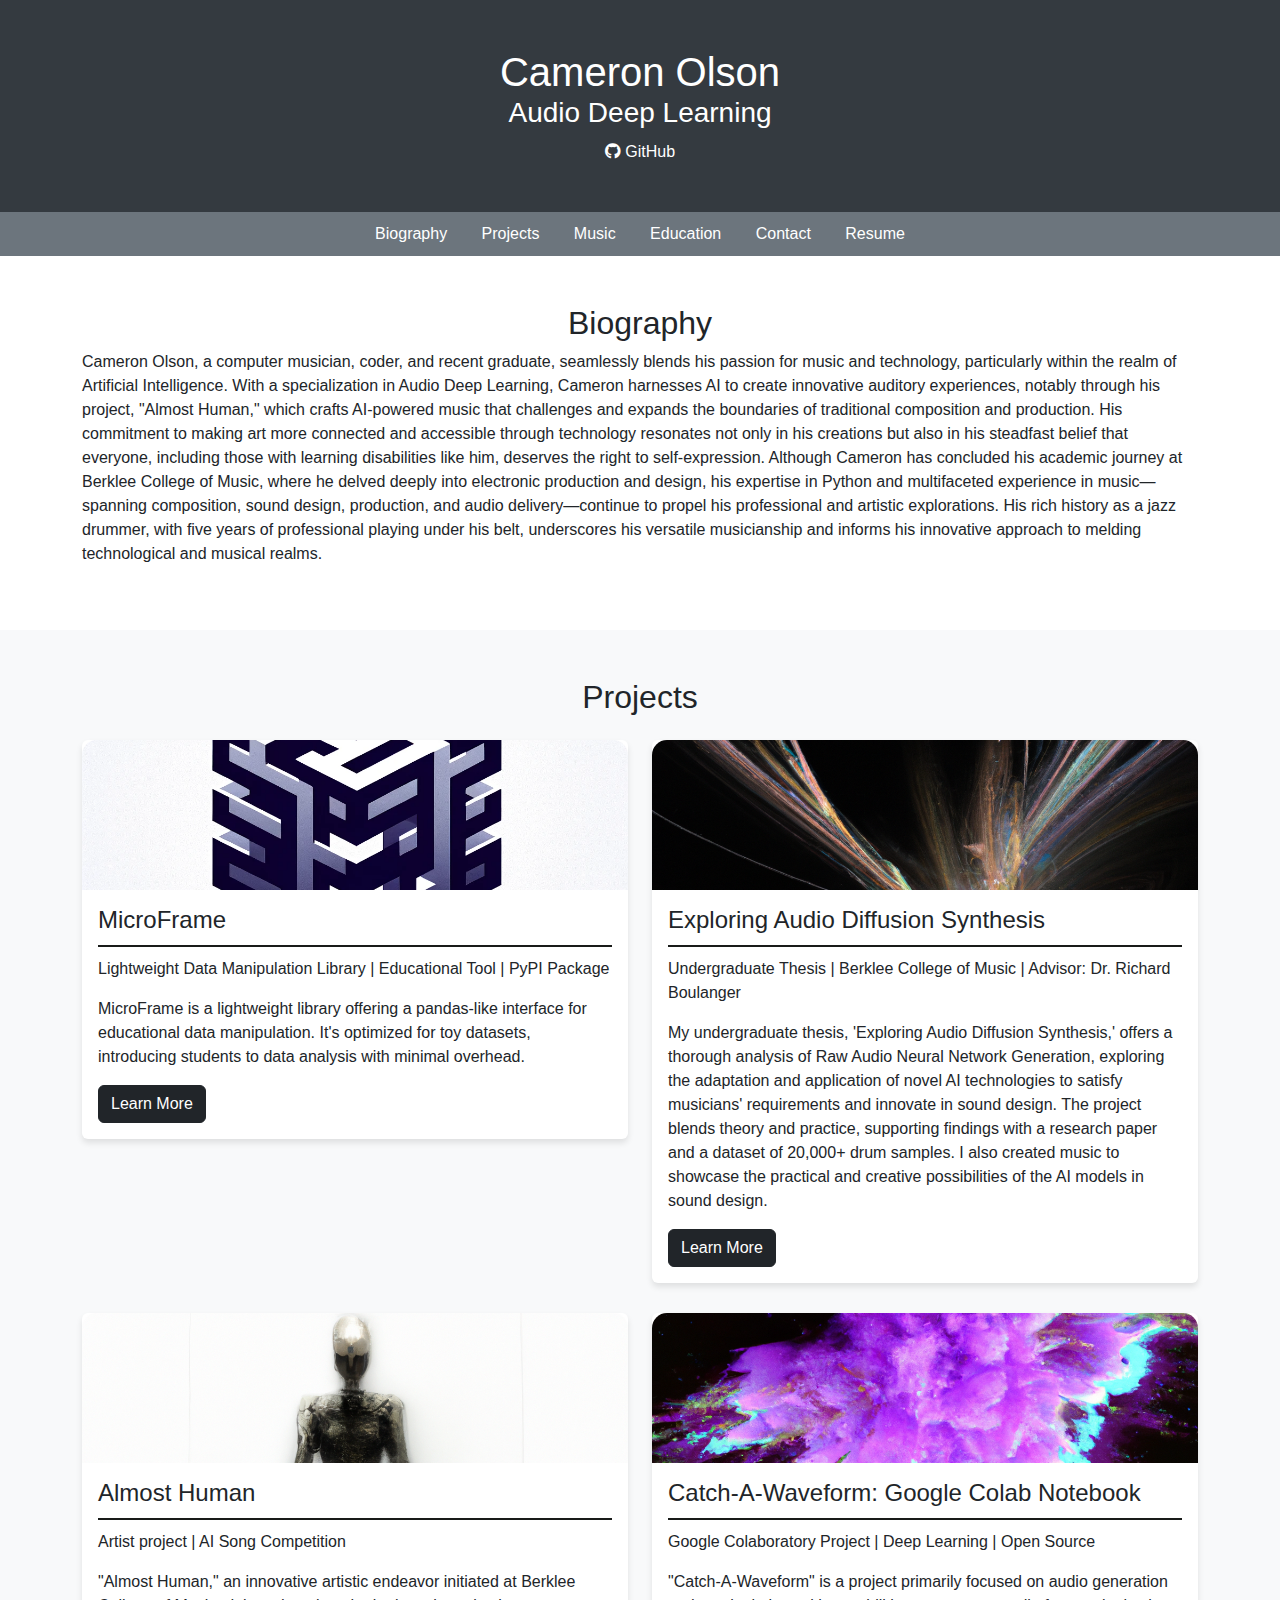
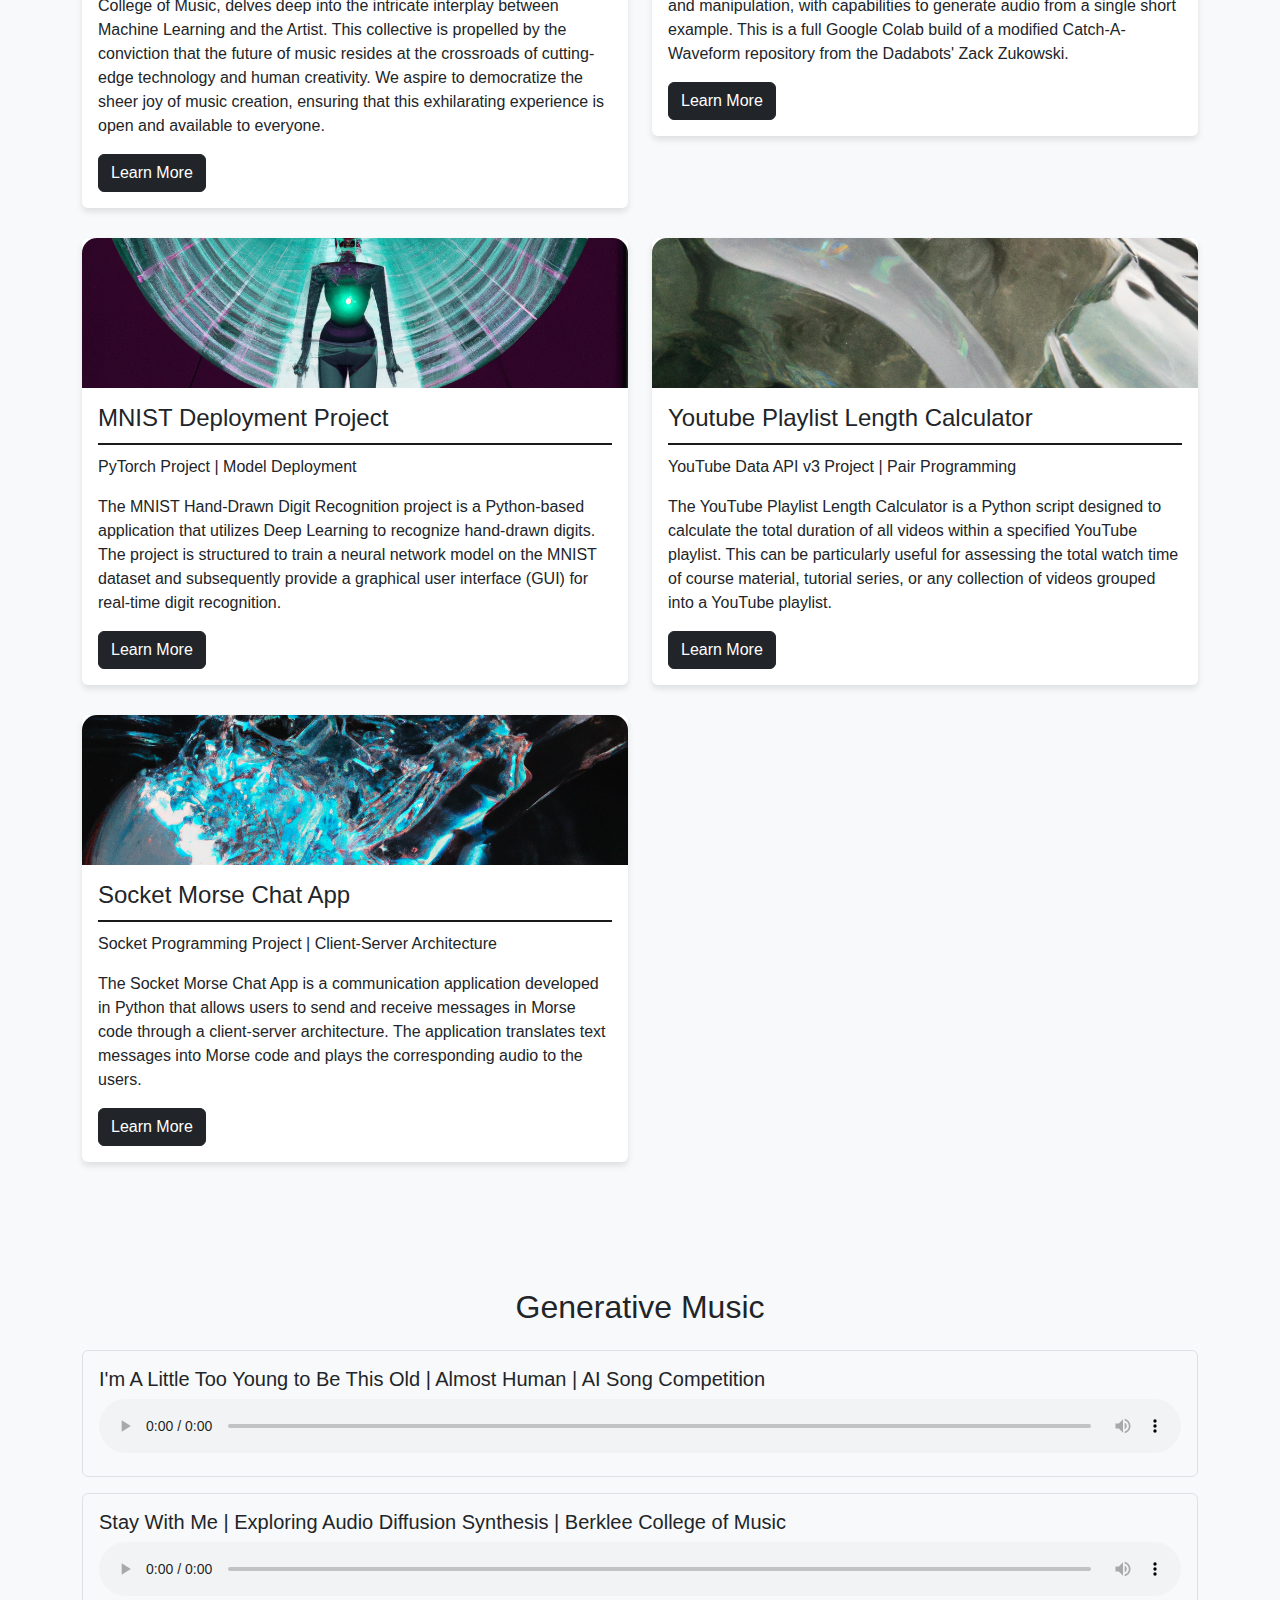
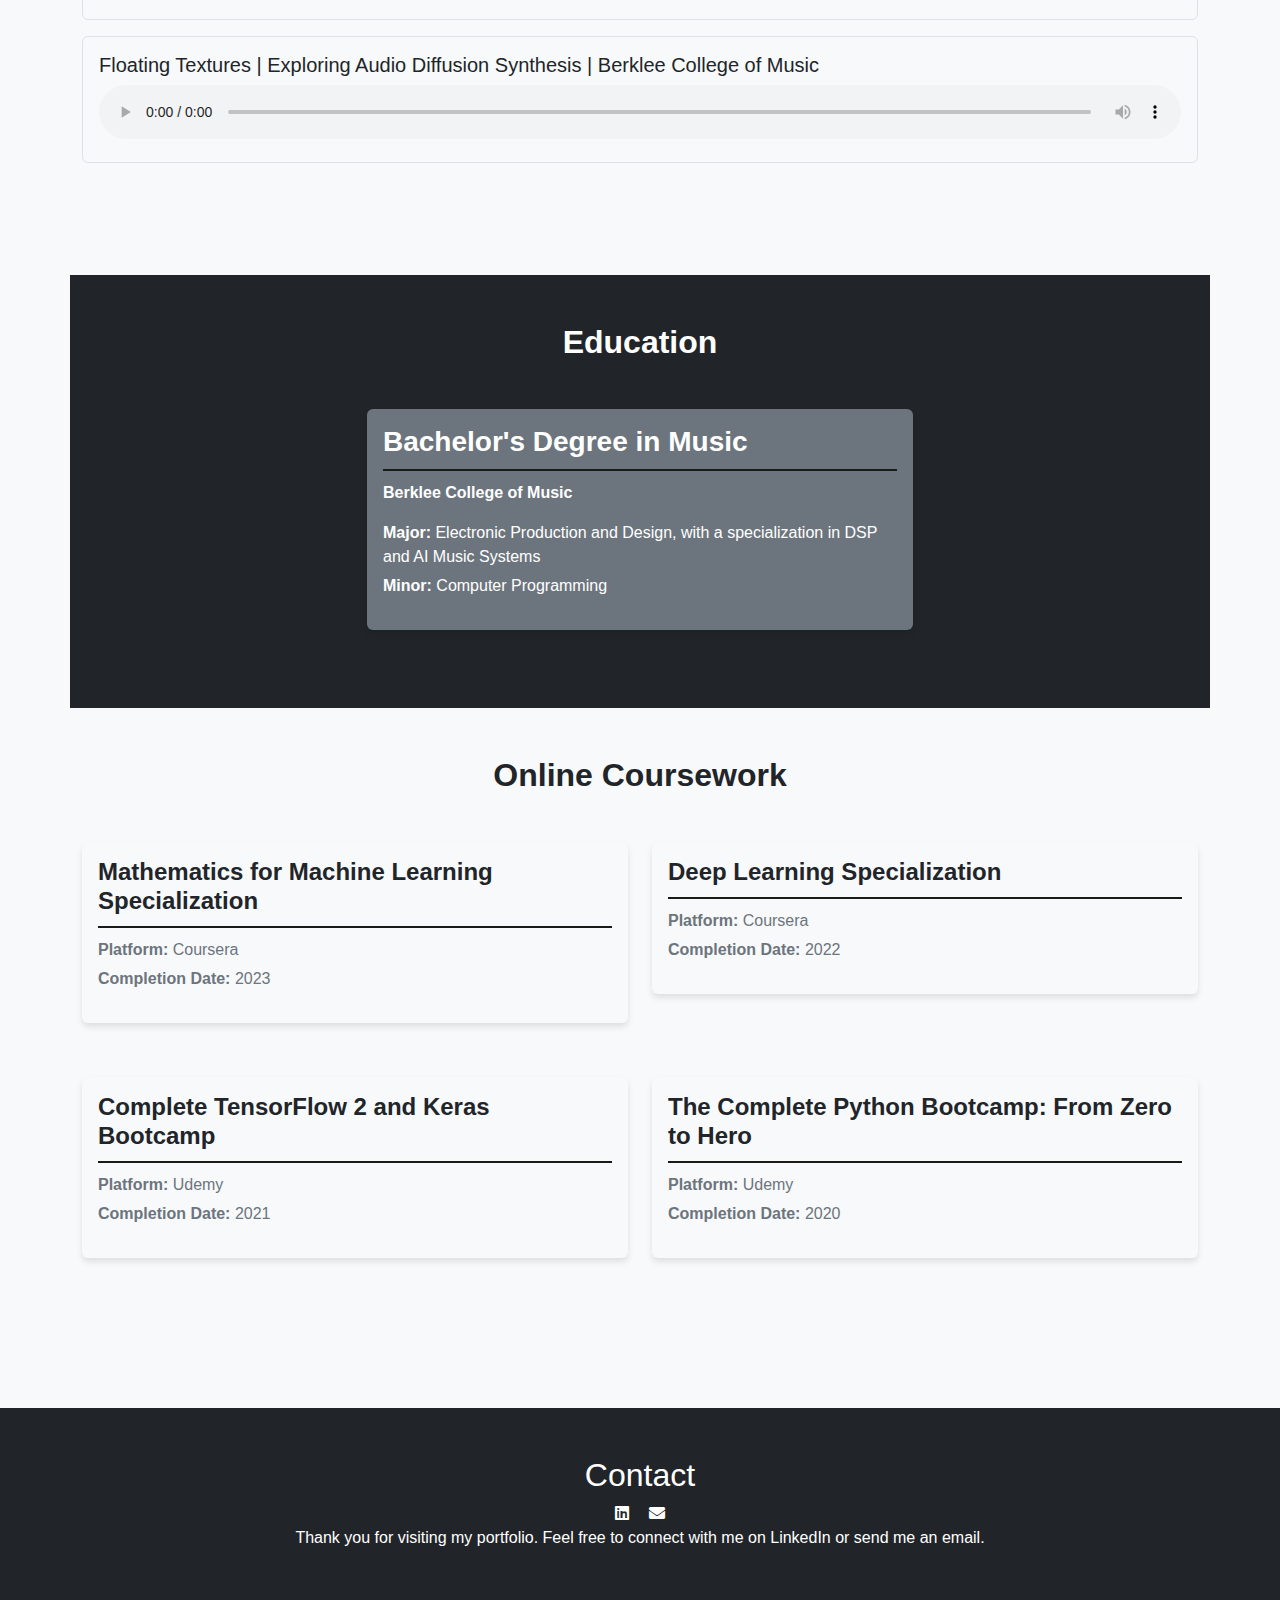
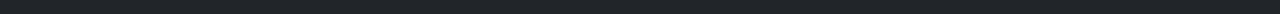
==== commit 09e8f1f9: "added in MicroFrame project" ====
--- a/public/index.html
+++ b/public/index.html
@@ -69,11 +69,49 @@
         </p>
       </div>
     </section>
+
     <!-- Project Cards -->
     <section class="p-5 bg-light" id="projects">
       <div class="container">
         <h2 class="text-center mb-4">Projects</h2>
         <div class="row">
+          <!-- MicroFrame Project Card -->
+          <article class="col-md-6">
+            <div class="card">
+              <!-- Image -->
+              <div
+                class="project-image"
+                style="background-image: url('images/MF_Simple.png')"
+              ></div>
+              <!-- Card Body -->
+              <div class="card-body">
+                <!-- Title -->
+                <h4>MicroFrame</h4>
+                <!-- Project Subtext -->
+                <p>
+                  Lightweight Data Manipulation Library | Educational Tool |
+                  PyPI Package
+                </p>
+                <!-- Card Text -->
+                <p>
+                  MicroFrame is a lightweight library offering a pandas-like
+                  interface for educational data manipulation. It's optimized
+                  for toy datasets, introducing students to data analysis with
+                  minimal overhead.
+                </p>
+                <!-- Button to trigger modal -->
+                <button
+                  type="button"
+                  class="btn btn-dark"
+                  data-bs-toggle="modal"
+                  data-bs-target="#microFrameModal"
+                >
+                  Learn More
+                </button>
+              </div>
+            </div>
+          </article>
+
           <!-- Exploring Audio Diffusion Synthesis Card -->
           <article class="col-md-6">
             <div class="card">
@@ -298,6 +336,157 @@
         </div>
       </div>
     </section>
+    <!-- Modal for MicroFrame -->
+    <div
+      class="modal fade"
+      id="microFrameModal"
+      tabindex="-1"
+      aria-labelledby="microFrameModalLabel"
+      aria-hidden="true"
+    >
+      <div class="modal-dialog">
+        <div class="modal-content">
+          <div class="modal-header">
+            <!-- Title -->
+            <h5 class="modal-title" id="microFrameModalLabel">
+              MicroFrame Data Library
+            </h5>
+            <!-- Exit Button -->
+            <button
+              type="button"
+              class="btn-close"
+              data-bs-dismiss="modal"
+              aria-label="Close"
+            ></button>
+          </div>
+          <!-- Modal Body -->
+          <div class="modal-body">
+            <!-- Overview Section -->
+            <h5>Overview</h5>
+            <p>
+              MicroFrame is a lightweight educational library emulating a
+              pandas-like interface for data manipulation, designed for students
+              and beginners in data analysis.
+            </p>
+            <!-- Key Features Section -->
+            <h5>Key Features</h5>
+            <ul>
+              <li>
+                <strong>Efficient CSV Reading:</strong> Rapidly reads CSV files
+                to create MicroFrame objects, tailored for smaller datasets.
+              </li>
+              <li>
+                <strong>Data Type Handling:</strong> Offers advanced data type
+                inference and explicit setting for better data structure
+                control.
+              </li>
+              <li>
+                <strong>Flexible MicroFrame Objects:</strong> Similar in
+                function to pandas DataFrames, enabling intuitive data
+                manipulation and analysis.
+              </li>
+              <li>
+                <strong>Clear Tabular Display:</strong> Enhanced printing
+                capabilities for well-formatted data presentation.
+              </li>
+              <li>
+                <strong>Robust Data Manipulation:</strong> Includes filtering,
+                column type modification, and data summarization, akin to
+                pandas.
+              </li>
+              <li>
+                <strong>Advanced Indexing:</strong> Efficient data access via
+                advanced indexing methods, including an 'iloc' method.
+              </li>
+              <li>
+                <strong>Data Conversion Tools:</strong> Easy conversion to
+                formats like NumPy arrays using the 'to_numpy' method.
+              </li>
+              <li>
+                <strong>User-Friendly API:</strong> Mirrors pandas API to
+                facilitate an easier transition to real-world data analysis
+                projects.
+              </li>
+            </ul>
+            <!-- Technology Used Section -->
+            <h5>Technology Used</h5>
+            <ul>
+              <li>
+                <strong>Numpy:</strong> Fundamental to MicroFrame's backend,
+                providing efficient data structures and performance
+                optimization.
+              </li>
+              <li>
+                <strong>PyTest:</strong> Key tool for testing the functionality
+                and reliability of MicroFrame.
+              </li>
+              <li>
+                <strong>PyTest.Cov:</strong> Used to generate comprehensive code
+                coverage reports, ensuring robustness across the library.
+              </li>
+              <li>
+                <strong>Hypothesis:</strong> Enables thorough property-based
+                testing by generating a wide range of test cases.
+              </li>
+              <li>
+                <strong>Black:</strong> Ensures code consistency and adherence
+                to style standards.
+              </li>
+              <li>
+                <strong>Sphinx:</strong> Transforms code comments into detailed
+                documentation, facilitating easier understanding and use of the
+                library.
+              </li>
+              <li>
+                <strong>Hatch:</strong> Aids in the efficient packaging and
+                distribution of MicroFrame, streamlining deployment processes.
+              </li>
+              <li>
+                <strong>GitHub:</strong> Central hub for source code management,
+                version control, and collaboration.
+              </li>
+              <li>
+                <strong>GitHub Pages:</strong> Hosts the comprehensive
+                documentation for easy access and reference.
+              </li>
+              <li>
+                <strong>GitHub Actions:</strong> Automates continuous
+                integration and continuous deployment, enhancing workflow
+                efficiency.
+              </li>
+            </ul>
+            <!-- Links -->
+            <h5>Explore Further</h5>
+            <ul>
+              <!-- GitHub Link -->
+              <li>
+                <strong>GitHub Repository:</strong>
+                <a
+                  href="https://github.com/cmsolson75/MicroFrame/tree/main"
+                  target="_blank"
+                  >MicroFrame</a
+                >
+              </li>
+              <!-- Documentation Link -->
+              <li>
+                <strong>Documentation:</strong>
+                <a
+                  href="https://cmsolson75.github.io/MicroFrame/"
+                  target="_blank"
+                  >MicroFrame Documentation</a
+                >
+              </li>
+              <!-- PyPI Command -->
+              <li><strong>PyPI:</strong> <a 
+                href="https://pypi.org/project/microframe/"
+                target="_blank">PyPI Project</a></li>
+            </ul>
+          </div>
+          <!-- Footer for line at bottom -->
+          <div class="modal-footer"></div>
+        </div>
+      </div>
+    </div>
 
     <!-- Modal for Exploring Audio Diffusion Synthesis -->
     <div
